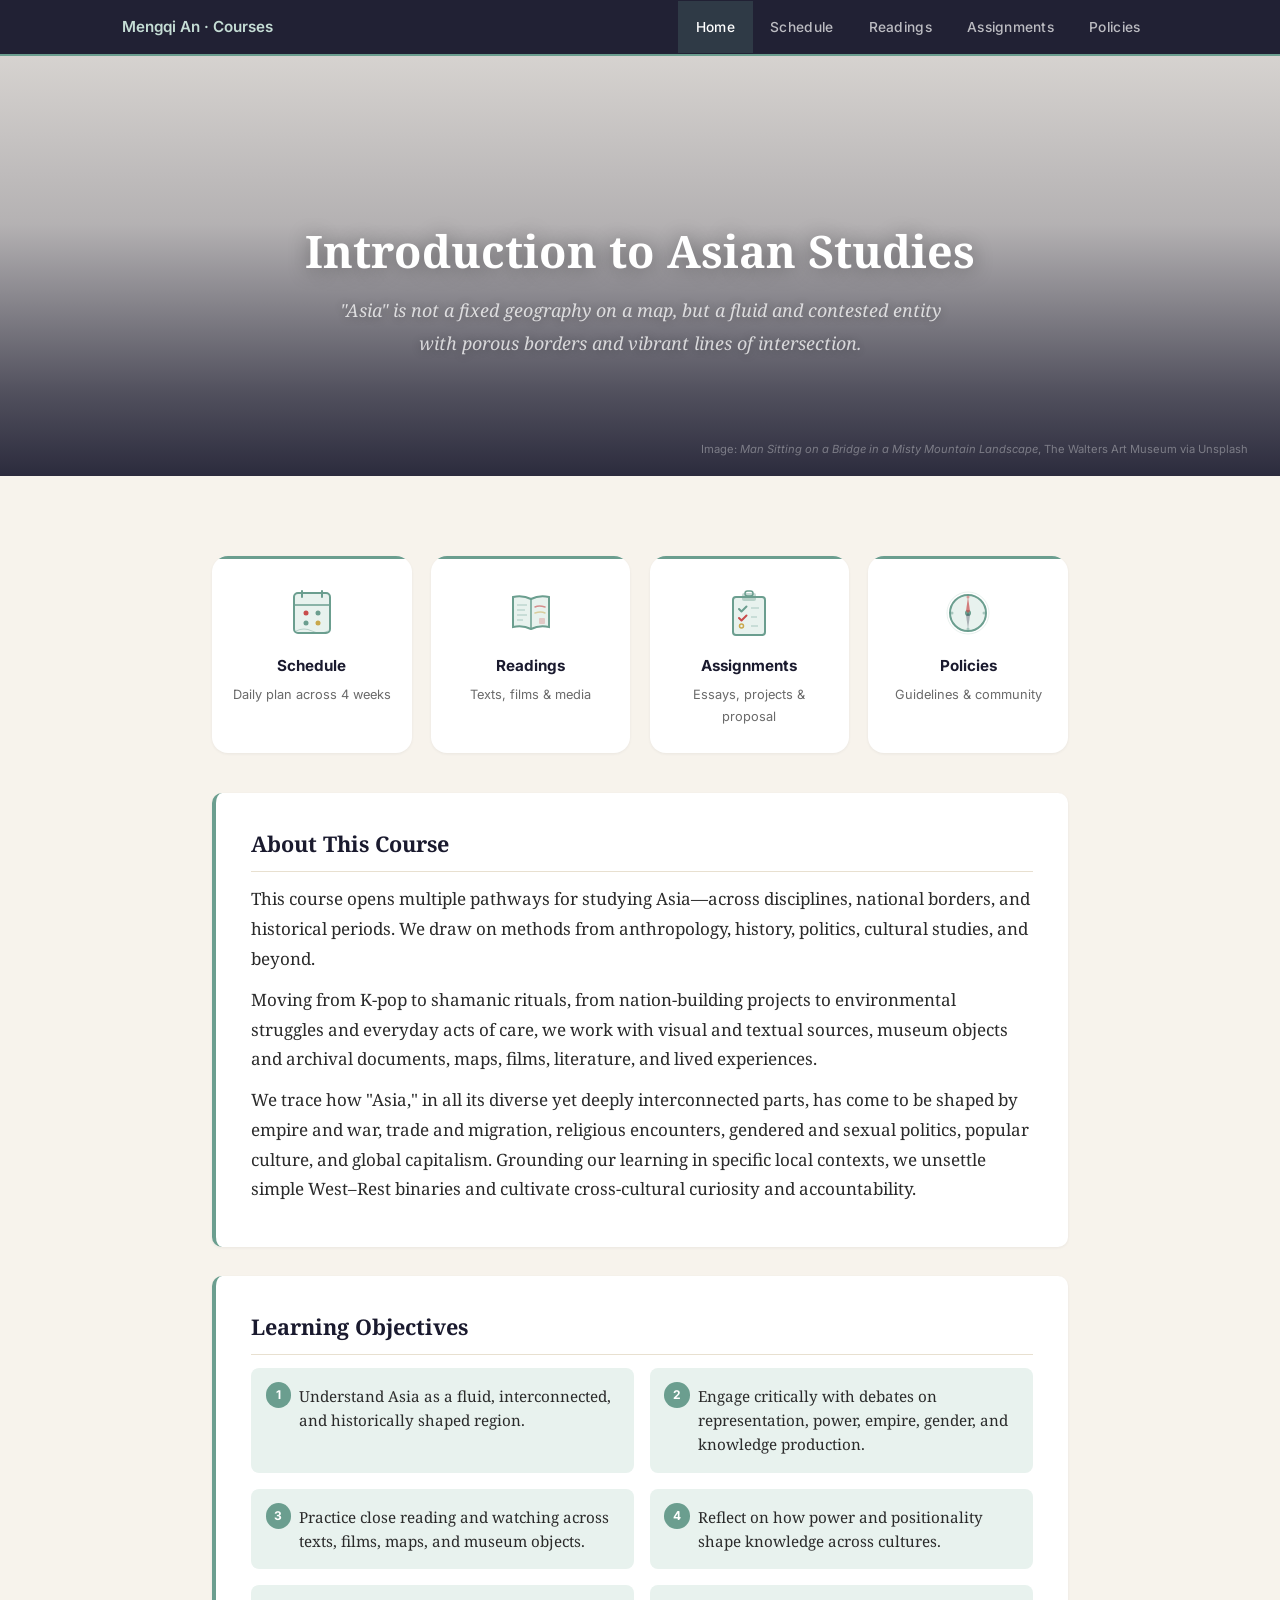
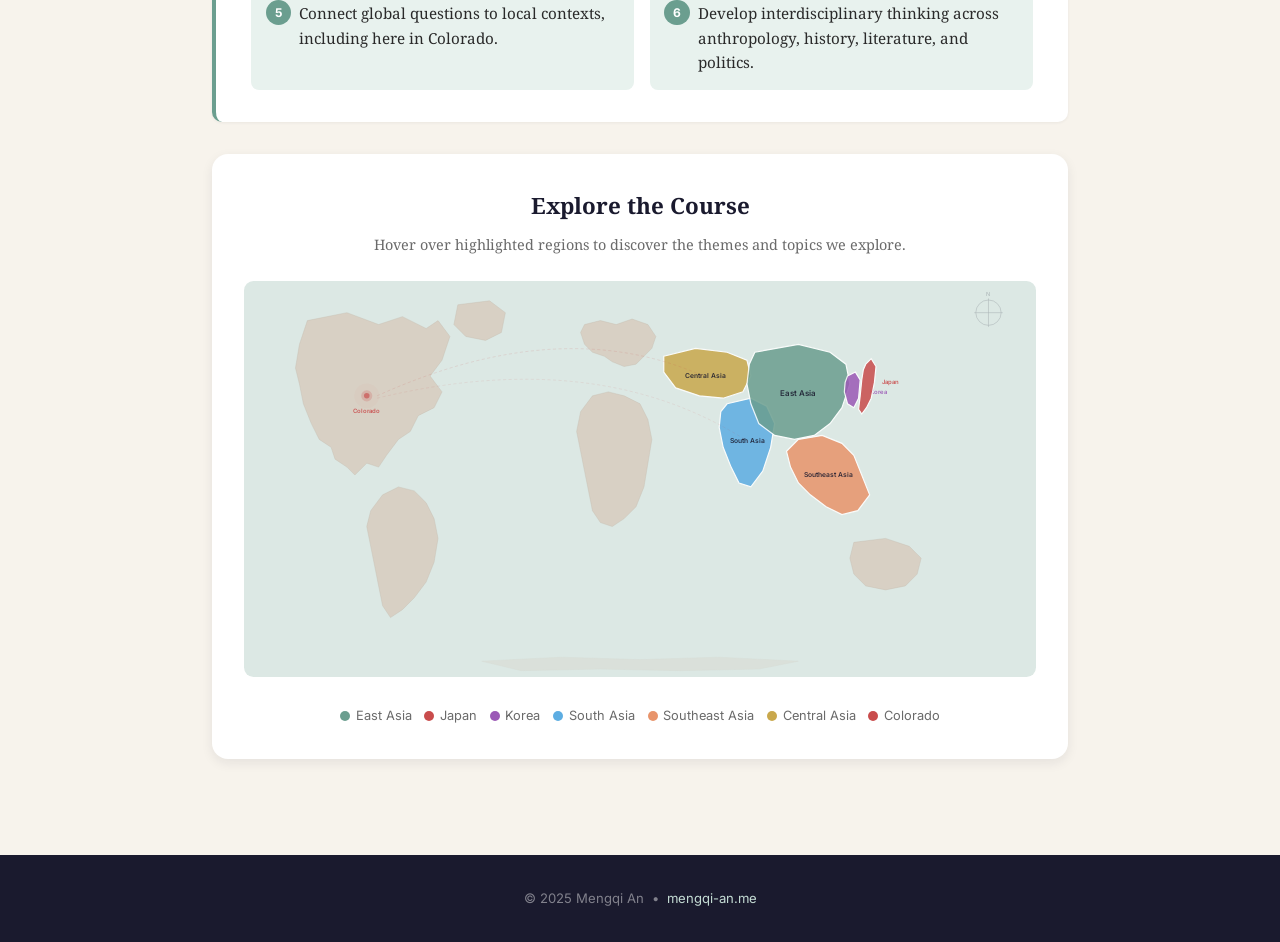
==== courses/intro-asian-studies/index.html @ 069d5ed0 "rename" ====
<!DOCTYPE html>
<html lang="en">
<head>
  <meta charset="UTF-8">
  <meta name="viewport" content="width=device-width, initial-scale=1.0">
  <title>Introduction to Asian Studies</title>
  <link rel="stylesheet" href="css/style.css">
</head>
<body>

<nav>
  <div class="nav-inner">
    <a href="/courses/" class="site-title">Mengqi An &middot; Courses</a>
    <button class="nav-toggle" aria-label="Menu" onclick="document.querySelector('nav ul').classList.toggle('open')">&#9776;</button>
    <ul>
      <li><a href="index.html" class="active">Home</a></li>
      <li><a href="schedule.html">Schedule</a></li>
      <li><a href="readings.html">Readings</a></li>
      <li><a href="assignments.html">Assignments</a></li>
      <li><a href="policies.html">Policies</a></li>
    </ul>
  </div>
</nav>

<header class="hero hero-image">
  <div class="hero-overlay"></div>
  <div class="hero-content">
    <h1>Introduction to Asian Studies</h1>
    <p class="tagline">"Asia" is not a fixed geography on a map, but a fluid and contested entity with porous borders and vibrant lines of intersection.</p>
  </div>
  <p class="hero-credit">Image: <em>Man Sitting on a Bridge in a Misty Mountain Landscape</em>, The Walters Art Museum via Unsplash</p>
</header>

<main class="container">

  <!-- Quick Links with Custom SVG Icons -->
  <div class="quick-links">
    <a href="schedule.html" class="quick-link">
      <div class="icon-wrap">
        <svg viewBox="0 0 56 56" fill="none" xmlns="http://www.w3.org/2000/svg">
          <!-- Scroll/calendar icon -->
          <rect x="10" y="8" width="36" height="40" rx="4" fill="#e8f2ee" stroke="#6b9e8f" stroke-width="2"/>
          <path d="M18 6v6M38 6v6" stroke="#6b9e8f" stroke-width="2" stroke-linecap="round"/>
          <line x1="10" y1="20" x2="46" y2="20" stroke="#6b9e8f" stroke-width="1.5"/>
          <circle cx="22" cy="28" r="2.5" fill="#c94c4c"/>
          <circle cx="34" cy="28" r="2.5" fill="#6b9e8f"/>
          <circle cx="22" cy="38" r="2.5" fill="#6b9e8f"/>
          <circle cx="34" cy="38" r="2.5" fill="#c9a84c"/>
          <!-- Decorative wave at bottom -->
          <path d="M12 46 Q20 42 28 46 Q36 50 44 46" stroke="#6b9e8f" stroke-width="1" opacity="0.4" fill="none"/>
        </svg>
      </div>
      <div class="label">Schedule</div>
      <div class="desc">Daily plan across 4 weeks</div>
    </a>
    <a href="readings.html" class="quick-link">
      <div class="icon-wrap">
        <svg viewBox="0 0 56 56" fill="none" xmlns="http://www.w3.org/2000/svg">
          <!-- Open book with pages -->
          <path d="M28 14 Q20 10 10 12 L10 42 Q20 40 28 44 Q36 40 46 42 L46 12 Q36 10 28 14Z" fill="#e8f2ee" stroke="#6b9e8f" stroke-width="2"/>
          <line x1="28" y1="14" x2="28" y2="44" stroke="#6b9e8f" stroke-width="1.5"/>
          <!-- Text lines left page -->
          <line x1="14" y1="20" x2="24" y2="20" stroke="#6b9e8f" stroke-width="1" opacity="0.5"/>
          <line x1="14" y1="25" x2="22" y2="25" stroke="#6b9e8f" stroke-width="1" opacity="0.5"/>
          <line x1="14" y1="30" x2="24" y2="30" stroke="#6b9e8f" stroke-width="1" opacity="0.5"/>
          <line x1="14" y1="35" x2="20" y2="35" stroke="#6b9e8f" stroke-width="1" opacity="0.5"/>
          <!-- Ink brush stroke accent -->
          <path d="M32 22 Q36 20 42 22" stroke="#c94c4c" stroke-width="1.5" stroke-linecap="round" opacity="0.6"/>
          <path d="M32 28 Q38 26 42 28" stroke="#c9a84c" stroke-width="1.5" stroke-linecap="round" opacity="0.5"/>
          <!-- Small seal stamp -->
          <rect x="36" y="33" width="6" height="6" rx="1" fill="#c94c4c" opacity="0.25"/>
        </svg>
      </div>
      <div class="label">Readings</div>
      <div class="desc">Texts, films &amp; media</div>
    </a>
    <a href="assignments.html" class="quick-link">
      <div class="icon-wrap">
        <svg viewBox="0 0 56 56" fill="none" xmlns="http://www.w3.org/2000/svg">
          <!-- Clipboard body -->
          <rect x="12" y="12" width="32" height="38" rx="3" fill="#e8f2ee" stroke="#6b9e8f" stroke-width="2"/>
          <!-- Clipboard clip -->
          <rect x="21" y="8" width="14" height="8" rx="2" fill="#6b9e8f" opacity="0.4"/>
          <rect x="24" y="6" width="8" height="5" rx="2.5" fill="none" stroke="#6b9e8f" stroke-width="1.5"/>
          <!-- Checkmark 1 -->
          <path d="M18 24 l2.5 2.5 5-5" stroke="#6b9e8f" stroke-width="2" stroke-linecap="round" stroke-linejoin="round"/>
          <line x1="30" y1="23" x2="38" y2="23" stroke="#6b9e8f" stroke-width="1.2" opacity="0.5"/>
          <!-- Checkmark 2 -->
          <path d="M18 33 l2.5 2.5 5-5" stroke="#c94c4c" stroke-width="2" stroke-linecap="round" stroke-linejoin="round"/>
          <line x1="30" y1="32" x2="36" y2="32" stroke="#6b9e8f" stroke-width="1.2" opacity="0.5"/>
          <!-- Pending item 3 -->
          <circle cx="20.5" cy="41" r="2" fill="none" stroke="#c9a84c" stroke-width="1.5"/>
          <line x1="30" y1="41" x2="37" y2="41" stroke="#6b9e8f" stroke-width="1.2" opacity="0.5"/>
        </svg>
      </div>
      <div class="label">Assignments</div>
      <div class="desc">Essays, projects &amp; proposal</div>
    </a>
    <a href="policies.html" class="quick-link">
      <div class="icon-wrap">
        <svg viewBox="0 0 56 56" fill="none" xmlns="http://www.w3.org/2000/svg">
          <!-- Compass / balance -->
          <circle cx="28" cy="28" r="18" fill="#e8f2ee" stroke="#6b9e8f" stroke-width="2"/>
          <circle cx="28" cy="28" r="3" fill="#6b9e8f"/>
          <!-- Compass needle -->
          <path d="M28 12 L30 26 L28 28 L26 26 Z" fill="#c94c4c" opacity="0.7"/>
          <path d="M28 44 L30 30 L28 28 L26 30 Z" fill="#1a1a2e" opacity="0.3"/>
          <!-- Cardinal marks -->
          <circle cx="28" cy="12" r="1.5" fill="#c94c4c" opacity="0.5"/>
          <circle cx="44" cy="28" r="1.5" fill="#6b9e8f" opacity="0.5"/>
          <circle cx="28" cy="44" r="1.5" fill="#6b9e8f" opacity="0.5"/>
          <circle cx="12" cy="28" r="1.5" fill="#6b9e8f" opacity="0.5"/>
          <!-- Outer ring decoration -->
          <circle cx="28" cy="28" r="21" fill="none" stroke="#6b9e8f" stroke-width="0.5" opacity="0.3"/>
        </svg>
      </div>
      <div class="label">Policies</div>
      <div class="desc">Guidelines &amp; community</div>
    </a>
  </div>

  <!-- Course Description -->
  <div class="section-card">
    <h2>About This Course</h2>
    <p>This course opens multiple pathways for studying Asia&mdash;across disciplines, national borders, and historical periods. We draw on methods from anthropology, history, politics, cultural studies, and beyond.</p>
    <p>Moving from K-pop to shamanic rituals, from nation-building projects to environmental struggles and everyday acts of care, we work with visual and textual sources, museum objects and archival documents, maps, films, literature, and lived experiences.</p>
    <p>We trace how "Asia," in all its diverse yet deeply interconnected parts, has come to be shaped by empire and war, trade and migration, religious encounters, gendered and sexual politics, popular culture, and global capitalism. Grounding our learning in specific local contexts, we unsettle simple West&ndash;Rest binaries and cultivate cross-cultural curiosity and accountability.</p>
  </div>

  <!-- Learning Objectives (shortened) -->
  <div class="section-card">
    <h2>Learning Objectives</h2>
    <div class="objectives-grid">
      <div class="obj-item">
        <span class="obj-num">1</span>
        Understand Asia as a fluid, interconnected, and historically shaped region.
      </div>
      <div class="obj-item">
        <span class="obj-num">2</span>
        Engage critically with debates on representation, power, empire, gender, and knowledge production.
      </div>
      <div class="obj-item">
        <span class="obj-num">3</span>
        Practice close reading and watching across texts, films, maps, and museum objects.
      </div>
      <div class="obj-item">
        <span class="obj-num">4</span>
        Reflect on how power and positionality shape knowledge across cultures.
      </div>
      <div class="obj-item">
        <span class="obj-num">5</span>
        Connect global questions to local contexts, including here in Colorado.
      </div>
      <div class="obj-item">
        <span class="obj-num">6</span>
        Develop interdisciplinary thinking across anthropology, history, literature, and politics.
      </div>
    </div>
  </div>

  <!-- Interactive Thematic Map -->
  <div class="map-section" id="explore-map">
    <h2>Explore the Course</h2>
    <p class="map-subtitle">Hover over highlighted regions to discover the themes and topics we explore.</p>

    <div class="map-container">
      <svg viewBox="0 0 1000 500" xmlns="http://www.w3.org/2000/svg" id="asia-map">
        <defs>
          <style>
            .land { fill: #d8d0c4; stroke: #c5bdb0; stroke-width: 0.5; }
            .water { fill: #dce8e4; }
            .map-region { cursor: pointer; transition: opacity 0.3s, filter 0.3s; }
            .map-region:hover { opacity: 1 !important; filter: brightness(1.1) saturate(1.2); }
            .region-label { pointer-events: none; font-family: 'Inter', sans-serif; font-weight: 600; }
          </style>
        </defs>

        <!-- Ocean background -->
        <rect width="1000" height="500" class="water" rx="12"/>

        <!-- === NON-INTERACTIVE CONTINENTS (greyed land) === -->

        <!-- North America -->
        <path class="land" d="M80 50 L130 40 L170 55 L200 45 L230 60 L245 50 L260 70 L250 100 L235 120 L250 140 L240 160 L220 170 L210 190 L195 200 L180 220 L170 235 L155 230 L140 245 L130 235 L115 225 L110 210 L95 200 L85 180 L75 155 L70 130 L65 110 L70 80Z"/>
        <!-- Greenland -->
        <path class="land" d="M270 30 L310 25 L330 40 L325 65 L305 75 L280 70 L265 55Z"/>
        <!-- South America -->
        <path class="land" d="M175 270 L195 260 L215 265 L230 280 L240 300 L245 325 L240 355 L230 380 L215 400 L200 415 L185 425 L175 410 L170 385 L165 360 L160 335 L155 310 L160 290Z"/>
        <!-- Europe -->
        <path class="land" d="M430 55 L450 50 L470 55 L490 48 L510 55 L520 70 L515 85 L505 95 L495 105 L480 108 L465 102 L455 95 L440 90 L430 80 L425 65Z"/>
        <!-- Africa -->
        <path class="land" d="M440 145 L460 140 L480 145 L500 155 L510 175 L515 200 L510 230 L505 260 L495 285 L480 300 L465 310 L450 305 L440 290 L435 265 L430 240 L425 215 L420 190 L425 165Z"/>
        <!-- Australia -->
        <path class="land" d="M770 330 L810 325 L840 335 L855 350 L850 370 L835 385 L810 390 L785 385 L770 370 L765 350Z"/>
        <!-- Antarctica hint -->
        <path class="land" d="M300 480 L400 475 L500 478 L600 475 L700 480 L650 490 L550 492 L450 490 L350 492Z" opacity="0.3"/>

        <!-- === INTERACTIVE ASIAN REGIONS === -->

        <!-- Central Asia -->
        <path class="map-region" data-region="central-asia"
              d="M530 95 L570 85 L610 90 L635 100 L640 120 L630 140 L605 148 L575 145 L545 135 L530 115Z"
              fill="#c9a84c" opacity="0.7" stroke="#fff" stroke-width="1.5"/>
        <text x="583" y="122" text-anchor="middle" class="region-label" font-size="8.5" fill="#1a1a2e" opacity="0.85">Central Asia</text>

        <!-- South Asia (India subcontinent) -->
        <path class="map-region" data-region="south-asia"
              d="M610 155 L640 148 L660 158 L670 180 L665 210 L655 240 L640 260 L625 255 L615 235 L605 210 L600 185 L602 165Z"
              fill="#5dade2" opacity="0.6" stroke="#fff" stroke-width="1.5"/>
        <text x="636" y="205" text-anchor="middle" class="region-label" font-size="8.5" fill="#1a1a2e" opacity="0.85">South Asia</text>

        <!-- East Asia (China) -->
        <path class="map-region" data-region="east-asia"
              d="M645 90 L700 80 L740 90 L760 105 L765 130 L755 160 L740 180 L720 195 L695 200 L670 195 L650 180 L640 155 L635 130 L638 105Z"
              fill="#6b9e8f" opacity="0.7" stroke="#fff" stroke-width="1.5"/>
        <text x="700" y="145" text-anchor="middle" class="region-label" font-size="10" fill="#1a1a2e" opacity="0.85">East Asia</text>

        <!-- Korea -->
        <path class="map-region" data-region="korea"
              d="M762 120 L772 115 L778 125 L776 148 L770 160 L762 155 L758 140 L759 128Z"
              fill="#9b59b6" opacity="0.65" stroke="#fff" stroke-width="1.5"/>
        <text x="790 " y="143" text-anchor="start" class="region-label" font-size="7.5" fill="#9b59b6" opacity="0.9">Korea</text>

        <!-- Japan -->
        <path class="map-region" data-region="japan"
              d="M785 105 L792 98 L798 108 L796 128 L792 148 L786 160 L780 168 L776 162 L778 145 L780 125 L782 112Z"
              fill="#c94c4c" opacity="0.6" stroke="#fff" stroke-width="1.5"/>
        <text x="805" y="130" text-anchor="start" class="region-label" font-size="7.5" fill="#c94c4c" opacity="0.9">Japan</text>

        <!-- Southeast Asia -->
        <path class="map-region" data-region="southeast-asia"
              d="M700 200 L730 195 L755 205 L770 220 L780 245 L790 270 L775 290 L755 295 L735 285 L715 270 L700 255 L690 235 L685 215Z"
              fill="#e8946b" opacity="0.6" stroke="#fff" stroke-width="1.5"/>
        <text x="738" y="248" text-anchor="middle" class="region-label" font-size="8.5" fill="#1a1a2e" opacity="0.85">Southeast Asia</text>

        <!-- === COLORADO MARKER === -->
        <g class="map-region" data-region="colorado" style="cursor:pointer">
          <!-- Pulsing rings -->
          <circle cx="155" cy="145" r="12" fill="#c94c4c" opacity="0.1">
            <animate attributeName="r" values="12;18;12" dur="2.5s" repeatCount="indefinite"/>
            <animate attributeName="opacity" values="0.1;0.0;0.1" dur="2.5s" repeatCount="indefinite"/>
          </circle>
          <circle cx="155" cy="145" r="7" fill="#c94c4c" opacity="0.25"/>
          <circle cx="155" cy="145" r="3.5" fill="#c94c4c" opacity="0.8"/>
        </g>
        <text x="155" y="167" text-anchor="middle" class="region-label" font-size="7.5" fill="#c94c4c" opacity="0.9">Colorado</text>

        <!-- Connection arc from Colorado to Asia -->
        <path d="M168 145 Q400 40 580 120" stroke="#c94c4c" stroke-width="0.8" stroke-dasharray="4 3" opacity="0.2" fill="none"/>
        <path d="M168 148 Q450 80 640 205" stroke="#c94c4c" stroke-width="0.8" stroke-dasharray="4 3" opacity="0.15" fill="none"/>

        <!-- Compass rose -->
        <g transform="translate(940,40)" opacity="0.25">
          <circle cx="0" cy="0" r="16" fill="none" stroke="#1a1a2e" stroke-width="0.7"/>
          <line x1="0" y1="-18" x2="0" y2="18" stroke="#1a1a2e" stroke-width="0.7"/>
          <line x1="-18" y1="0" x2="18" y2="0" stroke="#1a1a2e" stroke-width="0.7"/>
          <text x="0" y="-21" text-anchor="middle" font-family="Inter,sans-serif" font-size="7" fill="#1a1a2e">N</text>
        </g>
      </svg>

      <div class="map-tooltip" id="map-tooltip"></div>
    </div>

    <div class="map-legend">
      <div class="legend-item"><span class="legend-dot" style="background:#6b9e8f"></span> East Asia</div>
      <div class="legend-item"><span class="legend-dot" style="background:#c94c4c"></span> Japan</div>
      <div class="legend-item"><span class="legend-dot" style="background:#9b59b6"></span> Korea</div>
      <div class="legend-item"><span class="legend-dot" style="background:#5dade2"></span> South Asia</div>
      <div class="legend-item"><span class="legend-dot" style="background:#e8946b"></span> Southeast Asia</div>
      <div class="legend-item"><span class="legend-dot" style="background:#c9a84c"></span> Central Asia</div>
      <div class="legend-item"><span class="legend-dot" style="background:#c94c4c"></span> Colorado</div>
    </div>
  </div>

</main>

<footer>
  <p>&copy; 2025 Mengqi An &nbsp;&bull;&nbsp; <a href="https://mengqi-an.me">mengqi-an.me</a></p>
</footer>

<script>
// Interactive Map
const regionData = {
  'east-asia': {
    title: 'East Asia',
    desc: 'China, Taiwan, and the broader Sinophone world',
    topics: 'Cultural Revolution, Chinese literature (The King of Trees, Zhuangzi), gendered modernity (New Woman in Republican China), environmental philosophy, mapping & cartographic power'
  },
  'japan': {
    title: 'Japan',
    desc: 'From Meiji restoration to postwar innovation',
    topics: 'Meiji & Taishō modernization, settler colonialism in Hokkaido, Honda & postwar industry, modern Japanese literature (Shimizu Shikin), Enola Gay & war narratives'
  },
  'korea': {
    title: 'Korea',
    desc: 'K-pop, shamanism, and militarized modernity',
    topics: 'Global K-pop & soft masculinity, Korean shamanism (KPop Demon Hunters), militarized modernity & gendered citizenship, the Korean Wave (Hallyu)'
  },
  'south-asia': {
    title: 'South Asia',
    desc: 'Hindu art, diaspora, and postcolonial thought',
    topics: 'Hindu gods & Tibetan Buddhism (Denver Art Museum), crossing borders (Gayatri Spivak), area studies & knowledge production, citizenship & belonging'
  },
  'southeast-asia': {
    title: 'Southeast Asia',
    desc: 'Queerness, ecology, and spiritual traditions',
    topics: 'Queering Asia (Out Run, Philippines), babaylan & bayot traditions, Buddhist ecology (tree ordination in Thailand), environmental challenges, deforestation'
  },
  'central-asia': {
    title: 'Central Asia',
    desc: 'Water, energy, and environmental humanities',
    topics: 'Water & energy security (World Bank), Russian settler colonialism, environmental humanities, ecological practices at the margins'
  },
  'colorado': {
    title: 'Colorado Connections',
    desc: 'Asian American history right here',
    topics: 'Denver Art Museum Asian art collection, Amache Japanese internment camp, disappearance of Denver\'s Chinatown, AAPI archives at History Colorado Center'
  }
};

const tooltip = document.getElementById('map-tooltip');
const mapContainer = document.querySelector('.map-container');

document.querySelectorAll('.map-region').forEach(region => {
  region.addEventListener('mouseenter', (e) => {
    const data = regionData[region.dataset.region];
    if (!data) return;
    tooltip.innerHTML = `<h4>${data.title}</h4><p>${data.desc}</p><p class="topics">${data.topics}</p>`;
    tooltip.classList.add('active');
  });

  region.addEventListener('mousemove', (e) => {
    const rect = mapContainer.getBoundingClientRect();
    let x = e.clientX - rect.left + 15;
    let y = e.clientY - rect.top - 10;
    if (x + 300 > rect.width) x = x - 330;
    if (y + 150 > rect.height) y = y - 150;
    tooltip.style.left = x + 'px';
    tooltip.style.top = y + 'px';
  });

  region.addEventListener('mouseleave', () => {
    tooltip.classList.remove('active');
  });

  // Touch support
  region.addEventListener('click', (e) => {
    const data = regionData[region.dataset.region];
    if (!data) return;
    tooltip.innerHTML = `<h4>${data.title}</h4><p>${data.desc}</p><p class="topics">${data.topics}</p>`;
    const rect = mapContainer.getBoundingClientRect();
    let x = e.clientX - rect.left + 15;
    let y = e.clientY - rect.top - 10;
    if (x + 300 > rect.width) x = x - 330;
    tooltip.style.left = x + 'px';
    tooltip.style.top = y + 'px';
    tooltip.classList.toggle('active');
  });
});
</script>

</body>
</html>
---- courses/intro-asian-studies/css/style.css ----
/* ===== Introduction to Asian Studies ===== */
/* Palette: ink, celadon, warm paper, red accent */

@import url('https://fonts.googleapis.com/css2?family=Inter:wght@400;500;600;700&family=Noto+Serif:ital,wght@0,400;0,600;0,700;1,400&display=swap');

:root {
  --ink: #1a1a2e;
  --ink-light: #2d2d44;
  --ink-muted: #484860;
  --celadon: #6b9e8f;
  --celadon-dark: #4e7d6e;
  --celadon-light: #c5ddd5;
  --celadon-pale: #e8f2ee;
  --warm: #f7f3ec;
  --warm-dark: #e8e0d0;
  --accent: #c94c4c;
  --accent-light: #f0d4d4;
  --gold: #c9a84c;
  --gold-light: #f5ecd5;
  --text: #2a2a2a;
  --text-light: #6a6a6a;
  --white: #fff;
  --shadow-sm: 0 1px 3px rgba(26,26,46,0.06);
  --shadow-md: 0 4px 12px rgba(26,26,46,0.08);
  --shadow-lg: 0 8px 30px rgba(26,26,46,0.1);
  --radius: 10px;
  --radius-lg: 16px;
}

* { margin: 0; padding: 0; box-sizing: border-box; }
html { scroll-behavior: smooth; }

body {
  font-family: 'Noto Serif', Georgia, serif;
  color: var(--text);
  background: var(--warm);
  line-height: 1.75;
  font-size: 17px;
}

a { color: var(--celadon-dark); transition: color 0.2s; }
a:hover { color: var(--accent); }

/* ===== Navigation ===== */
nav {
  position: sticky;
  top: 0;
  z-index: 100;
  background: rgba(26,26,46,0.97);
  backdrop-filter: blur(10px);
  border-bottom: 2px solid var(--celadon);
}

nav .nav-inner {
  max-width: 1100px;
  margin: 0 auto;
  display: flex;
  align-items: center;
  justify-content: space-between;
  padding: 0 2rem;
}

nav .site-title {
  color: var(--celadon-light);
  font-size: 0.95rem;
  font-weight: 600;
  padding: 0.85rem 0;
  text-decoration: none;
  font-family: 'Inter', sans-serif;
  white-space: nowrap;
}
nav .site-title:hover { color: var(--white); }

nav ul { list-style: none; display: flex; gap: 0; }

nav ul li a {
  display: block;
  color: rgba(255,255,255,0.7);
  text-decoration: none;
  padding: 0.85rem 1.1rem;
  font-size: 0.86rem;
  font-family: 'Inter', sans-serif;
  font-weight: 500;
  letter-spacing: 0.02em;
  transition: color 0.2s, background 0.2s;
}
nav ul li a:hover,
nav ul li a.active { color: #fff; background: rgba(107,158,143,0.2); }

.nav-toggle { display: none; background: none; border: none; color: #fff; font-size: 1.5rem; cursor: pointer; padding: 0.85rem 0; }

@media (max-width: 768px) {
  .nav-toggle { display: block; }
  nav ul { display: none; flex-direction: column; position: absolute; top: 100%; left: 0; right: 0; background: var(--ink); border-bottom: 2px solid var(--celadon); }
  nav ul.open { display: flex; }
  nav ul li a { padding: 0.75rem 2rem; border-top: 1px solid rgba(255,255,255,0.06); }
}

/* ===== Hero ===== */
.hero {
  background: linear-gradient(160deg, var(--ink) 0%, #1e2a3a 50%, var(--ink-light) 100%);
  color: #fff;
  padding: 5rem 2rem 4.5rem;
  text-align: center;
  position: relative;
  overflow: hidden;
}

.hero h1 {
  font-size: 2.8rem;
  font-weight: 700;
  margin-bottom: 1rem;
  position: relative;
  line-height: 1.2;
}

.hero .tagline {
  font-size: 1.12rem;
  color: rgba(255,255,255,0.75);
  max-width: 640px;
  margin: 0 auto 2.5rem;
  font-style: italic;
  line-height: 1.85;
  position: relative;
}

/* Hero with photo background */
.hero-image {
  background: url('https://images.unsplash.com/photo-1762860498306-63724d6ce117?w=1400&q=80&auto=format') center 30% / cover no-repeat;
  padding: 0;
  min-height: 420px;
  display: flex;
  flex-direction: column;
  justify-content: flex-end;
}

.hero-overlay {
  position: absolute;
  inset: 0;
  background: linear-gradient(
    to bottom,
    rgba(26,26,46,0.15) 0%,
    rgba(26,26,46,0.3) 40%,
    rgba(26,26,46,0.75) 80%,
    rgba(26,26,46,0.92) 100%
  );
  z-index: 1;
}

.hero-content {
  position: relative;
  z-index: 2;
  padding: 3rem 2rem 2rem;
}

.hero-content h1 {
  text-shadow: 0 2px 20px rgba(0,0,0,0.4);
}

.hero-content .tagline {
  text-shadow: 0 1px 10px rgba(0,0,0,0.3);
}

.hero-credit {
  position: relative;
  z-index: 2;
  font-family: 'Inter', sans-serif;
  font-size: 0.7rem;
  color: rgba(255,255,255,0.35);
  padding: 0.5rem 2rem 1rem;
  text-align: right;
}

@media (max-width: 600px) {
  .hero-image { min-height: 320px; }
  .hero-content h1 { font-size: 1.9rem; }
}

/* ===== Page Header ===== */
.page-header {
  background: linear-gradient(160deg, var(--ink) 0%, #1e2a3a 50%, var(--ink-light) 100%);
  color: #fff;
  padding: 3rem 2rem 2.5rem;
  text-align: center;
  position: relative;
  overflow: hidden;
}
.page-header h1 { font-size: 2.2rem; margin-bottom: 0.4rem; }
.page-header p { color: rgba(255,255,255,0.6); font-size: 1rem; }

/* ===== Container ===== */
.container {
  max-width: 920px;
  margin: 0 auto;
  padding: 2.5rem 2rem 4rem;
}

/* ===== Quick Links ===== */
.quick-links {
  display: grid;
  grid-template-columns: repeat(4, 1fr);
  gap: 1.2rem;
  margin: 2.5rem 0;
}

@media (max-width: 700px) {
  .quick-links { grid-template-columns: repeat(2, 1fr); }
}

.quick-link {
  background: var(--white);
  border-radius: var(--radius-lg);
  padding: 1.8rem 1.2rem 1.5rem;
  text-decoration: none;
  color: var(--ink);
  box-shadow: var(--shadow-sm);
  transition: transform 0.25s ease, box-shadow 0.25s ease;
  text-align: center;
  position: relative;
  overflow: hidden;
}
.quick-link::before {
  content: '';
  position: absolute;
  top: 0; left: 0; right: 0;
  height: 3px;
  background: var(--celadon);
  transition: height 0.25s;
}
.quick-link:hover { transform: translateY(-4px); box-shadow: var(--shadow-lg); }
.quick-link:hover::before { height: 5px; }

.quick-link .icon-wrap {
  width: 56px;
  height: 56px;
  margin: 0 auto 0.8rem;
  display: flex;
  align-items: center;
  justify-content: center;
}
.quick-link .icon-wrap svg { width: 100%; height: 100%; }

.quick-link .label {
  font-family: 'Inter', sans-serif;
  font-weight: 700;
  font-size: 0.95rem;
  color: var(--ink);
}
.quick-link .desc {
  font-size: 0.8rem;
  color: var(--text-light);
  margin-top: 0.25rem;
  font-family: 'Inter', sans-serif;
}

/* ===== Section Card ===== */
.section-card {
  background: var(--white);
  border-radius: var(--radius);
  padding: 2rem 2.2rem;
  margin-bottom: 1.8rem;
  box-shadow: var(--shadow-sm);
  border-left: 4px solid var(--celadon);
}
.section-card h2 {
  font-size: 1.35rem;
  color: var(--ink);
  margin-bottom: 0.8rem;
  padding-bottom: 0.5rem;
  border-bottom: 1px solid var(--warm-dark);
}
.section-card h3 { font-size: 1.05rem; color: var(--celadon-dark); margin: 1.2rem 0 0.4rem; }
.section-card p { margin-bottom: 0.7rem; }
.section-card ul, .section-card ol { margin: 0.5rem 0 1rem 1.5rem; }
.section-card li { margin-bottom: 0.35rem; }

/* ===== Objectives ===== */
.objectives-grid {
  display: grid;
  grid-template-columns: repeat(auto-fit, minmax(260px, 1fr));
  gap: 1rem;
  margin-top: 0.8rem;
}

.obj-item {
  padding: 1rem 1.2rem;
  background: var(--celadon-pale);
  border-radius: 8px;
  font-size: 0.95rem;
  line-height: 1.6;
  position: relative;
  padding-left: 3rem;
}

.obj-item .obj-num {
  position: absolute;
  left: 0.9rem;
  top: 0.9rem;
  width: 1.6rem;
  height: 1.6rem;
  background: var(--celadon);
  color: #fff;
  border-radius: 50%;
  display: flex;
  align-items: center;
  justify-content: center;
  font-family: 'Inter', sans-serif;
  font-weight: 700;
  font-size: 0.75rem;
}

/* ===== Visual Banner ===== */
.visual-banner {
  border-radius: var(--radius-lg);
  overflow: hidden;
  margin: 2rem 0;
  box-shadow: var(--shadow-md);
  position: relative;
}

.visual-banner svg { display: block; width: 100%; height: auto; }

/* ===== Schedule ===== */
.week-header {
  background: var(--celadon);
  color: #fff;
  padding: 0.75rem 1.5rem;
  border-radius: var(--radius) var(--radius) 0 0;
  font-family: 'Inter', sans-serif;
  font-weight: 700;
  font-size: 1.05rem;
  margin-top: 2rem;
  display: flex;
  align-items: center;
  gap: 0.6rem;
}

.week-header .week-icon {
  width: 22px;
  height: 22px;
  opacity: 0.85;
}

.day-card {
  background: var(--white);
  padding: 1.4rem 1.8rem;
  border-left: 4px solid var(--celadon-light);
  margin-bottom: 1px;
  box-shadow: var(--shadow-sm);
  transition: border-left-color 0.2s;
}
.day-card:hover { border-left-color: var(--celadon); }
.day-card:last-of-type { border-radius: 0 0 var(--radius) var(--radius); margin-bottom: 0; }

.day-card .day-title {
  font-family: 'Inter', sans-serif;
  font-weight: 700;
  color: var(--ink);
  font-size: 0.98rem;
}
.day-card .day-topic {
  color: var(--celadon-dark);
  font-style: italic;
  font-size: 0.94rem;
  margin-bottom: 0.6rem;
}
.day-card .time-block { margin-bottom: 0.5rem; }
.day-card .time-label {
  font-family: 'Inter', sans-serif;
  font-weight: 600;
  font-size: 0.78rem;
  color: var(--accent);
  text-transform: uppercase;
  letter-spacing: 0.06em;
}
.day-card ul { margin: 0.3rem 0 0 1.3rem; font-size: 0.93rem; }
.day-card li { margin-bottom: 0.25rem; }
.day-card a { color: var(--celadon-dark); }

.wellness-day {
  border-left-color: var(--accent-light);
  background: linear-gradient(135deg, #fff 80%, #fef0f0);
}
.wellness-day .day-title { color: var(--accent); }

.field-trip-day {
  border-left-color: var(--gold);
  background: linear-gradient(135deg, #fff 80%, var(--gold-light));
}

/* ===== Assignment Cards ===== */
.assignment-card {
  background: var(--white);
  border-radius: var(--radius);
  padding: 2rem 2.2rem;
  margin-bottom: 1.5rem;
  box-shadow: var(--shadow-sm);
  border-top: 3px solid var(--celadon);
}
.assignment-card h2 { font-size: 1.25rem; color: var(--ink); margin-bottom: 0.3rem; }

.weight {
  font-family: 'Inter', sans-serif;
  font-size: 0.78rem;
  font-weight: 600;
  color: var(--celadon-dark);
  margin-bottom: 0.8rem;
  display: inline-block;
  background: var(--celadon-pale);
  padding: 0.15rem 0.7rem;
  border-radius: 20px;
}

.assignment-card p { margin-bottom: 0.7rem; }
.assignment-card ul { margin: 0.5rem 0 0.8rem 1.5rem; }
.assignment-card li { margin-bottom: 0.3rem; }
.assignment-card h3 { font-size: 1.05rem; color: var(--celadon-dark); margin: 1.2rem 0 0.4rem; }

/* ===== Grade Table ===== */
.grade-table {
  width: 100%;
  border-collapse: collapse;
  margin: 1rem 0;
  font-family: 'Inter', sans-serif;
  font-size: 0.86rem;
}
.grade-table th { background: var(--celadon); color: #fff; padding: 0.55rem 1rem; text-align: left; font-weight: 600; }
.grade-table td { padding: 0.5rem 1rem; border-bottom: 1px solid var(--warm-dark); }
.grade-table tr:nth-child(even) td { background: var(--celadon-pale); }

/* ===== Readings ===== */
.reading-item {
  padding: 0.65rem 0;
  border-bottom: 1px solid var(--warm-dark);
  font-size: 0.94rem;
}
.reading-item:last-child { border-bottom: none; }

.reading-type {
  font-family: 'Inter', sans-serif;
  font-size: 0.7rem;
  font-weight: 600;
  text-transform: uppercase;
  letter-spacing: 0.08em;
  padding: 0.1rem 0.5rem;
  border-radius: 3px;
  margin-right: 0.5rem;
  display: inline-block;
}
.type-book { background: #e8d5f5; color: #6b3fa0; }
.type-article { background: #d5e8f0; color: #2a6496; }
.type-film { background: #f5e8d5; color: #96642a; }
.type-web { background: #d5f0e8; color: #2a9664; }

/* ===== Policy ===== */
.policy-section {
  background: var(--white);
  border-radius: var(--radius);
  padding: 2rem 2.2rem;
  margin-bottom: 1.5rem;
  box-shadow: var(--shadow-sm);
}
.policy-section h2 {
  font-size: 1.25rem;
  color: var(--ink);
  margin-bottom: 0.8rem;
  padding-bottom: 0.5rem;
  border-bottom: 2px solid var(--celadon-light);
}
.policy-section h3 { font-size: 1.05rem; color: var(--celadon-dark); margin: 1rem 0 0.4rem; }
.policy-section p { margin-bottom: 0.7rem; }

.highlight-box {
  background: var(--celadon-pale);
  border-radius: 8px;
  padding: 1rem 1.3rem;
  margin: 1rem 0;
  border-left: 4px solid var(--celadon);
  font-size: 0.95rem;
}

/* ===== Interactive Map ===== */
.map-section {
  background: var(--white);
  border-radius: var(--radius-lg);
  padding: 2rem;
  margin: 2rem 0;
  box-shadow: var(--shadow-md);
}

.map-section h2 {
  text-align: center;
  margin-bottom: 0.4rem;
  font-size: 1.4rem;
  color: var(--ink);
}

.map-section .map-subtitle {
  text-align: center;
  color: var(--text-light);
  font-size: 0.9rem;
  margin-bottom: 1.5rem;
}

.map-container {
  position: relative;
  width: 100%;
  max-width: 800px;
  margin: 0 auto;
}

.map-container svg {
  width: 100%;
  height: auto;
}

.map-region {
  cursor: pointer;
  transition: opacity 0.3s, filter 0.3s;
  opacity: 0.85;
}
.map-region:hover { opacity: 1; filter: brightness(1.08); }

.map-tooltip {
  display: none;
  position: absolute;
  background: var(--ink);
  color: #fff;
  padding: 1rem 1.3rem;
  border-radius: 10px;
  max-width: 300px;
  font-size: 0.88rem;
  line-height: 1.6;
  font-family: 'Inter', sans-serif;
  box-shadow: var(--shadow-lg);
  z-index: 10;
  pointer-events: none;
}

.map-tooltip.active { display: block; }

.map-tooltip h4 {
  color: var(--celadon-light);
  font-size: 0.95rem;
  margin-bottom: 0.3rem;
}

.map-tooltip .topics {
  color: rgba(255,255,255,0.7);
  font-size: 0.8rem;
}

.map-legend {
  display: flex;
  flex-wrap: wrap;
  gap: 0.8rem;
  justify-content: center;
  margin-top: 1.2rem;
  font-family: 'Inter', sans-serif;
  font-size: 0.8rem;
}

.legend-item {
  display: flex;
  align-items: center;
  gap: 0.35rem;
  color: var(--text-light);
}

.legend-dot {
  width: 10px;
  height: 10px;
  border-radius: 50%;
  display: inline-block;
}

/* ===== Footer ===== */
footer {
  background: var(--ink);
  color: rgba(255,255,255,0.45);
  text-align: center;
  padding: 2rem;
  font-family: 'Inter', sans-serif;
  font-size: 0.82rem;
}
footer a { color: var(--celadon-light); text-decoration: none; }
footer a:hover { color: #fff; }

/* ===== Responsive ===== */
@media (max-width: 600px) {
  .hero { padding: 3rem 1.5rem 2.5rem; }
  .hero h1 { font-size: 1.9rem; }
  .container { padding: 1.5rem 1rem 3rem; }
  .section-card, .assignment-card, .policy-section { padding: 1.3rem; }
  .day-card { padding: 1rem 1.2rem; }
  .objectives-grid { grid-template-columns: 1fr; }
}
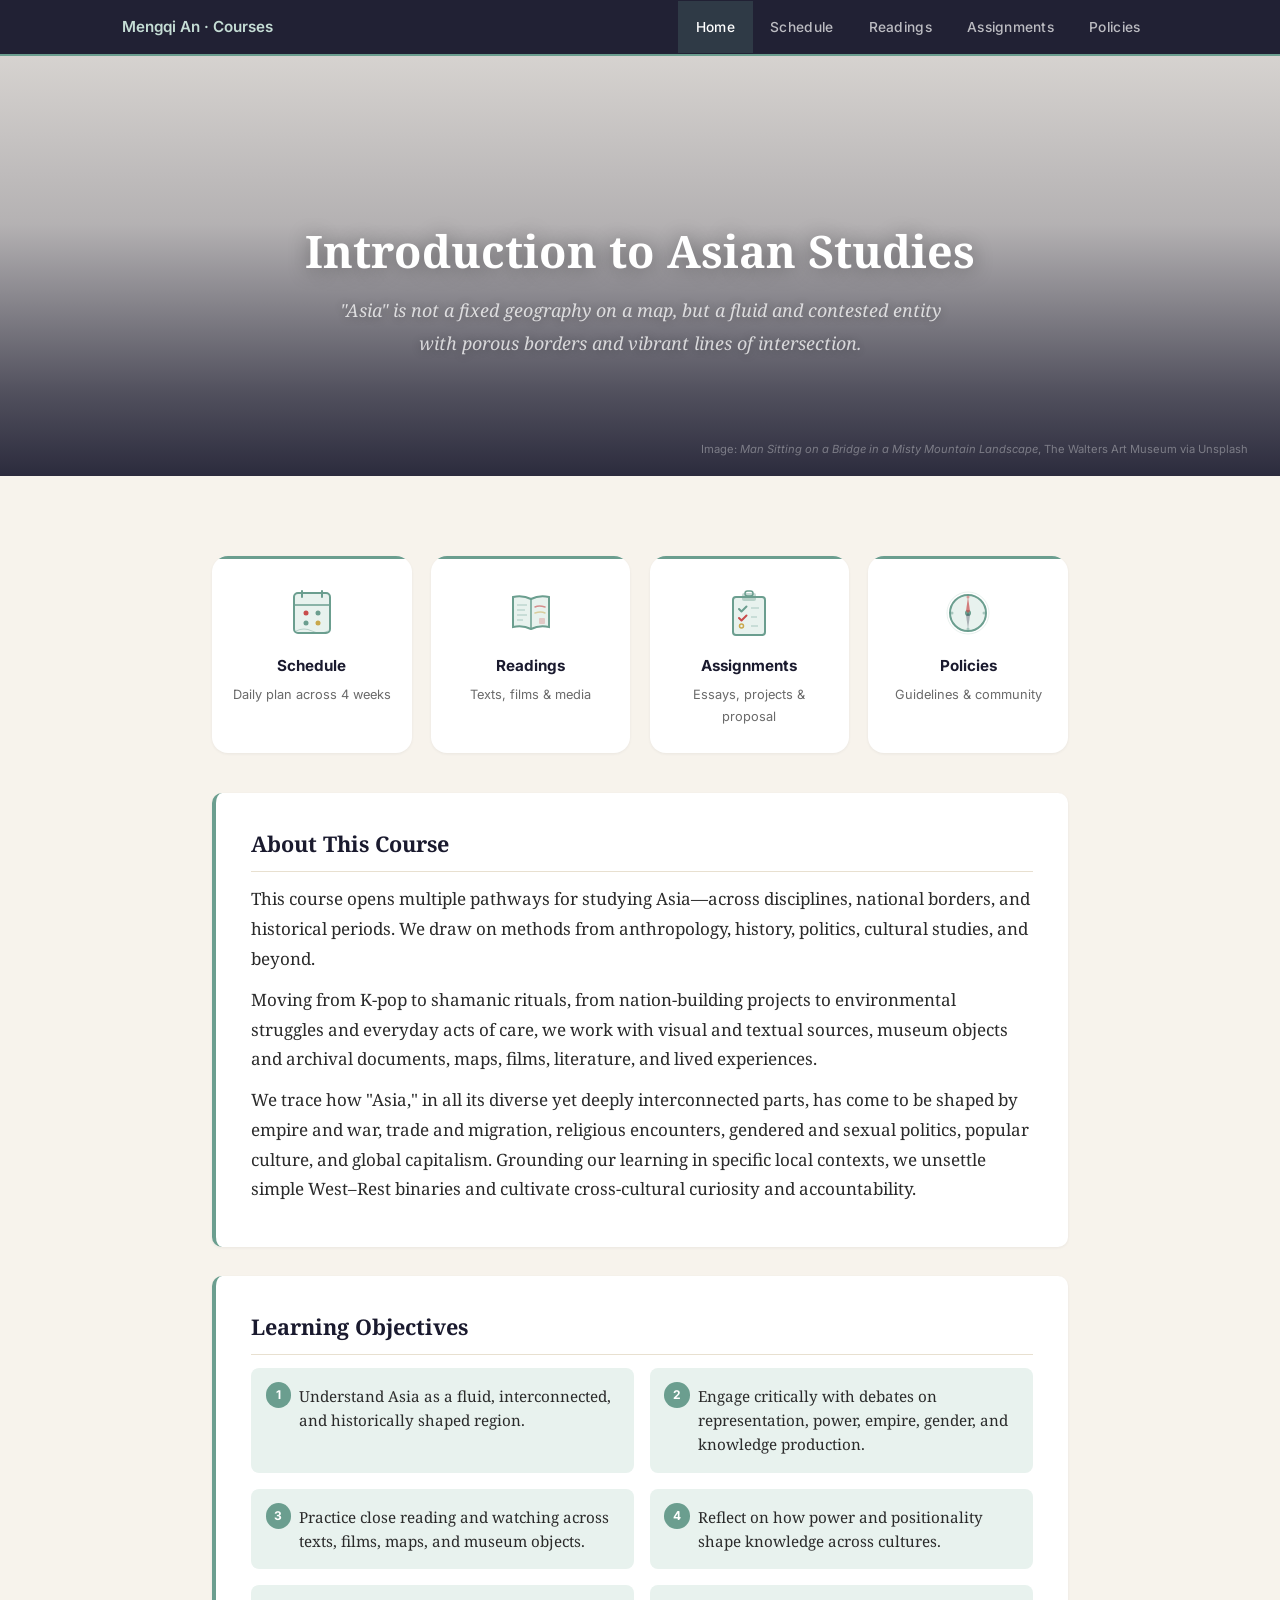
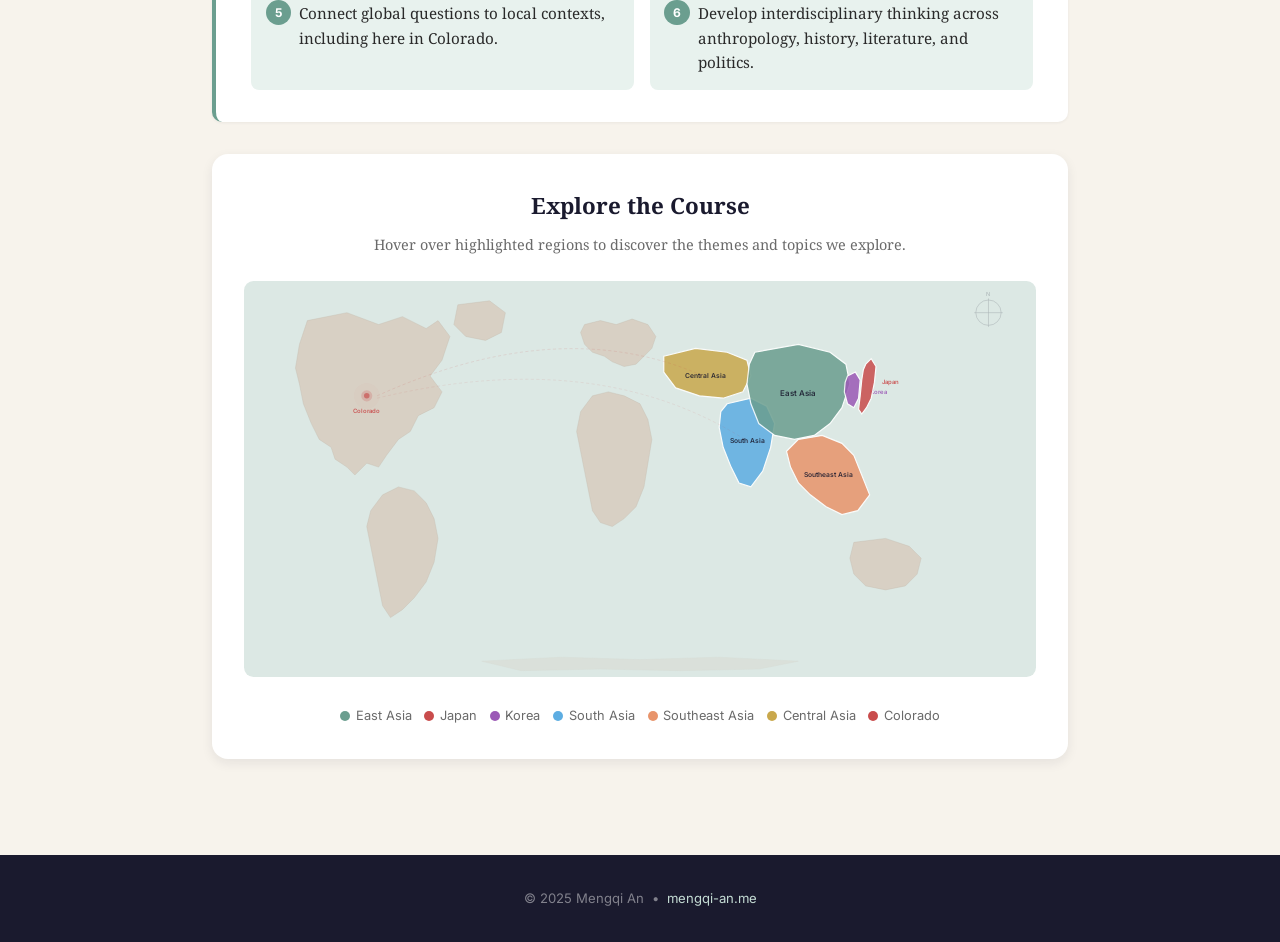
==== commit f78ff2e0: "link courses" ====
--- a/courses/intro-asian-studies/index.html
+++ b/courses/intro-asian-studies/index.html
@@ -10,7 +10,7 @@
 
 <nav>
   <div class="nav-inner">
-    <a href="/courses/" class="site-title">Mengqi An &middot; Courses</a>
+    <a href="https://mengqi-an.me/courses.html" class="site-title">Mengqi An &middot; Courses</a>
     <button class="nav-toggle" aria-label="Menu" onclick="document.querySelector('nav ul').classList.toggle('open')">&#9776;</button>
     <ul>
       <li><a href="index.html" class="active">Home</a></li>
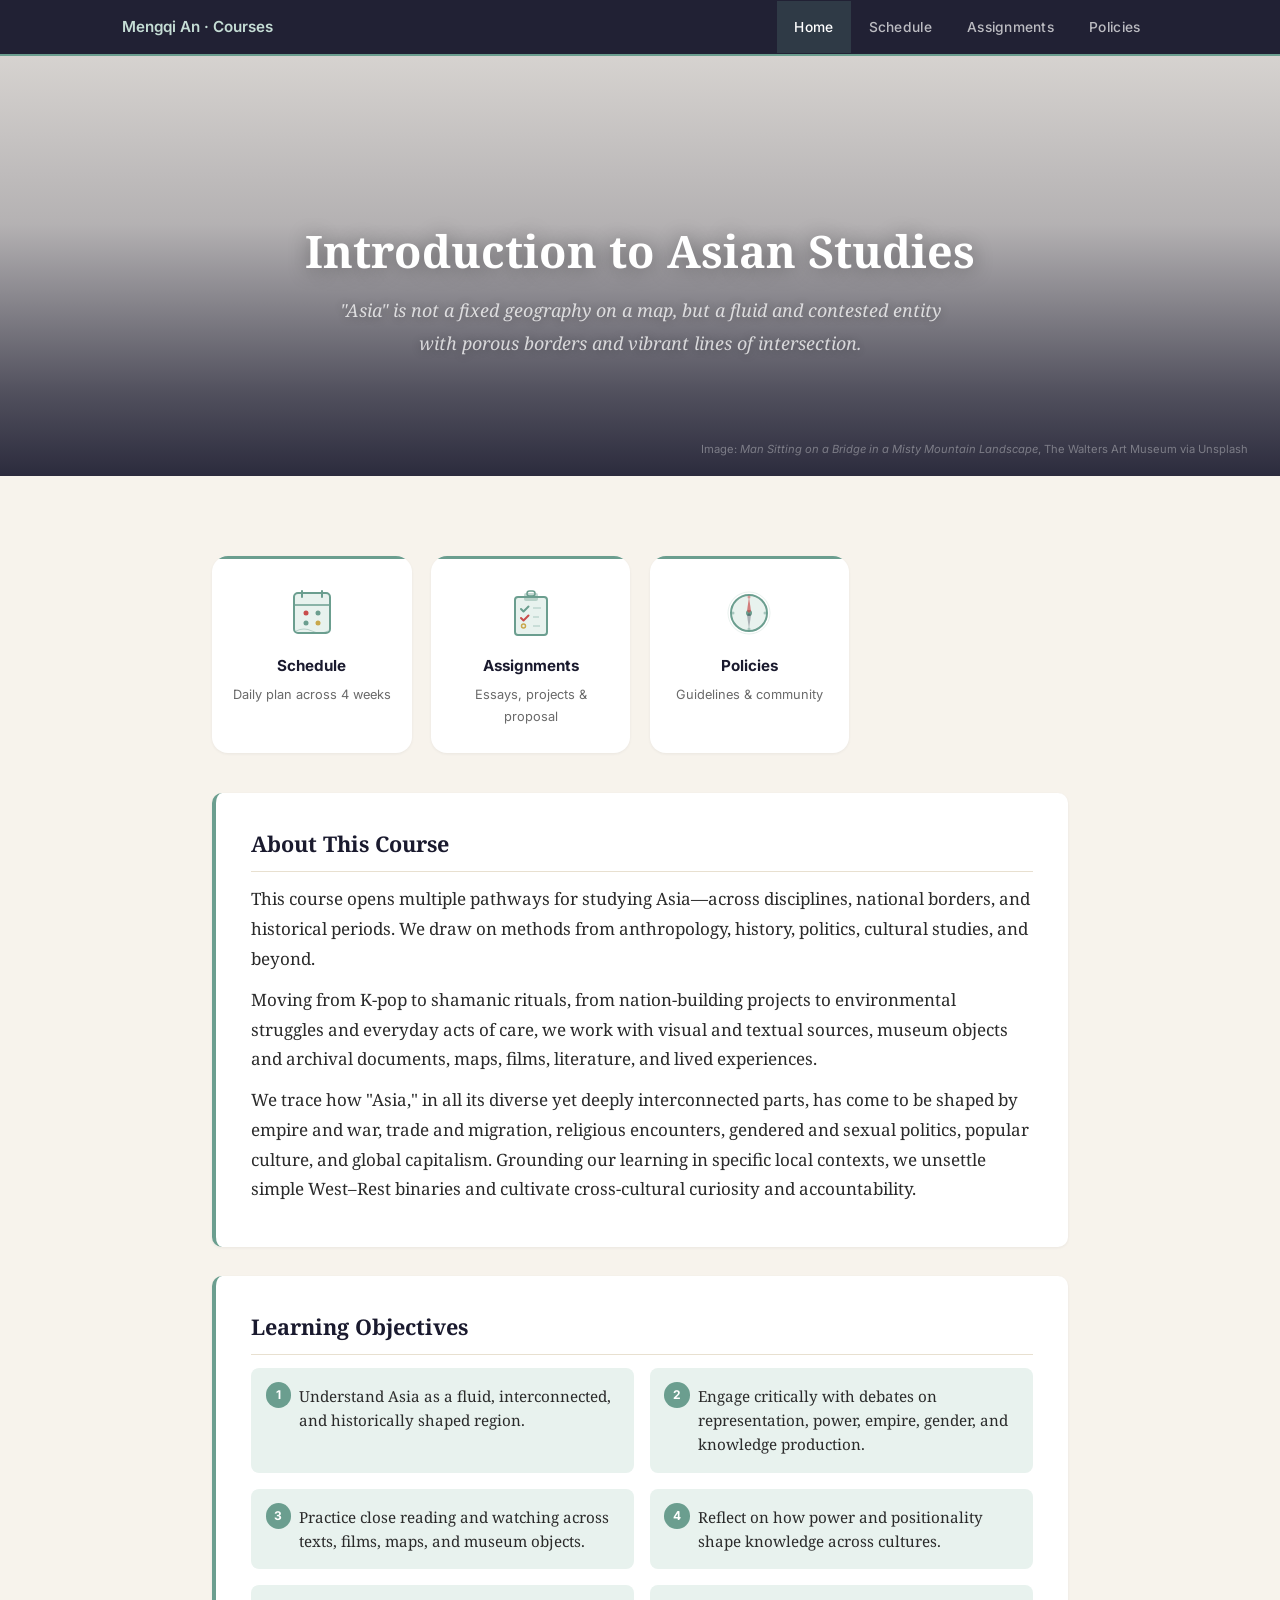
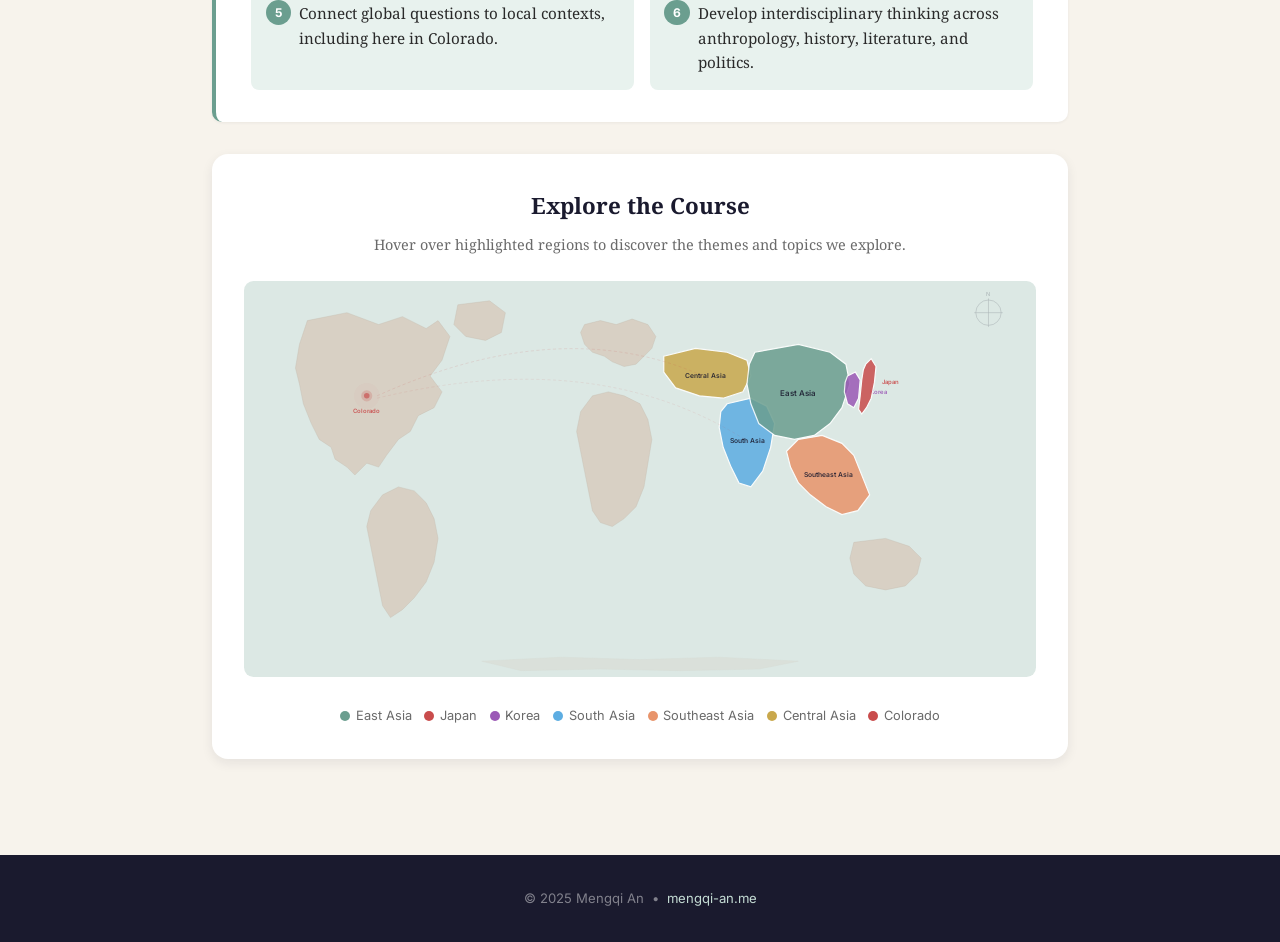
==== commit 70579195: "Remove Readings page, link readings in Schedule" ====
--- a/courses/intro-asian-studies/index.html
+++ b/courses/intro-asian-studies/index.html
@@ -15,7 +15,6 @@
     <ul>
       <li><a href="index.html" class="active">Home</a></li>
       <li><a href="schedule.html">Schedule</a></li>
-      <li><a href="readings.html">Readings</a></li>
       <li><a href="assignments.html">Assignments</a></li>
       <li><a href="policies.html">Policies</a></li>
     </ul>
@@ -52,27 +51,6 @@
       </div>
       <div class="label">Schedule</div>
       <div class="desc">Daily plan across 4 weeks</div>
-    </a>
-    <a href="readings.html" class="quick-link">
-      <div class="icon-wrap">
-        <svg viewBox="0 0 56 56" fill="none" xmlns="http://www.w3.org/2000/svg">
-          <!-- Open book with pages -->
-          <path d="M28 14 Q20 10 10 12 L10 42 Q20 40 28 44 Q36 40 46 42 L46 12 Q36 10 28 14Z" fill="#e8f2ee" stroke="#6b9e8f" stroke-width="2"/>
-          <line x1="28" y1="14" x2="28" y2="44" stroke="#6b9e8f" stroke-width="1.5"/>
-          <!-- Text lines left page -->
-          <line x1="14" y1="20" x2="24" y2="20" stroke="#6b9e8f" stroke-width="1" opacity="0.5"/>
-          <line x1="14" y1="25" x2="22" y2="25" stroke="#6b9e8f" stroke-width="1" opacity="0.5"/>
-          <line x1="14" y1="30" x2="24" y2="30" stroke="#6b9e8f" stroke-width="1" opacity="0.5"/>
-          <line x1="14" y1="35" x2="20" y2="35" stroke="#6b9e8f" stroke-width="1" opacity="0.5"/>
-          <!-- Ink brush stroke accent -->
-          <path d="M32 22 Q36 20 42 22" stroke="#c94c4c" stroke-width="1.5" stroke-linecap="round" opacity="0.6"/>
-          <path d="M32 28 Q38 26 42 28" stroke="#c9a84c" stroke-width="1.5" stroke-linecap="round" opacity="0.5"/>
-          <!-- Small seal stamp -->
-          <rect x="36" y="33" width="6" height="6" rx="1" fill="#c94c4c" opacity="0.25"/>
-        </svg>
-      </div>
-      <div class="label">Readings</div>
-      <div class="desc">Texts, films &amp; media</div>
     </a>
     <a href="assignments.html" class="quick-link">
       <div class="icon-wrap">
